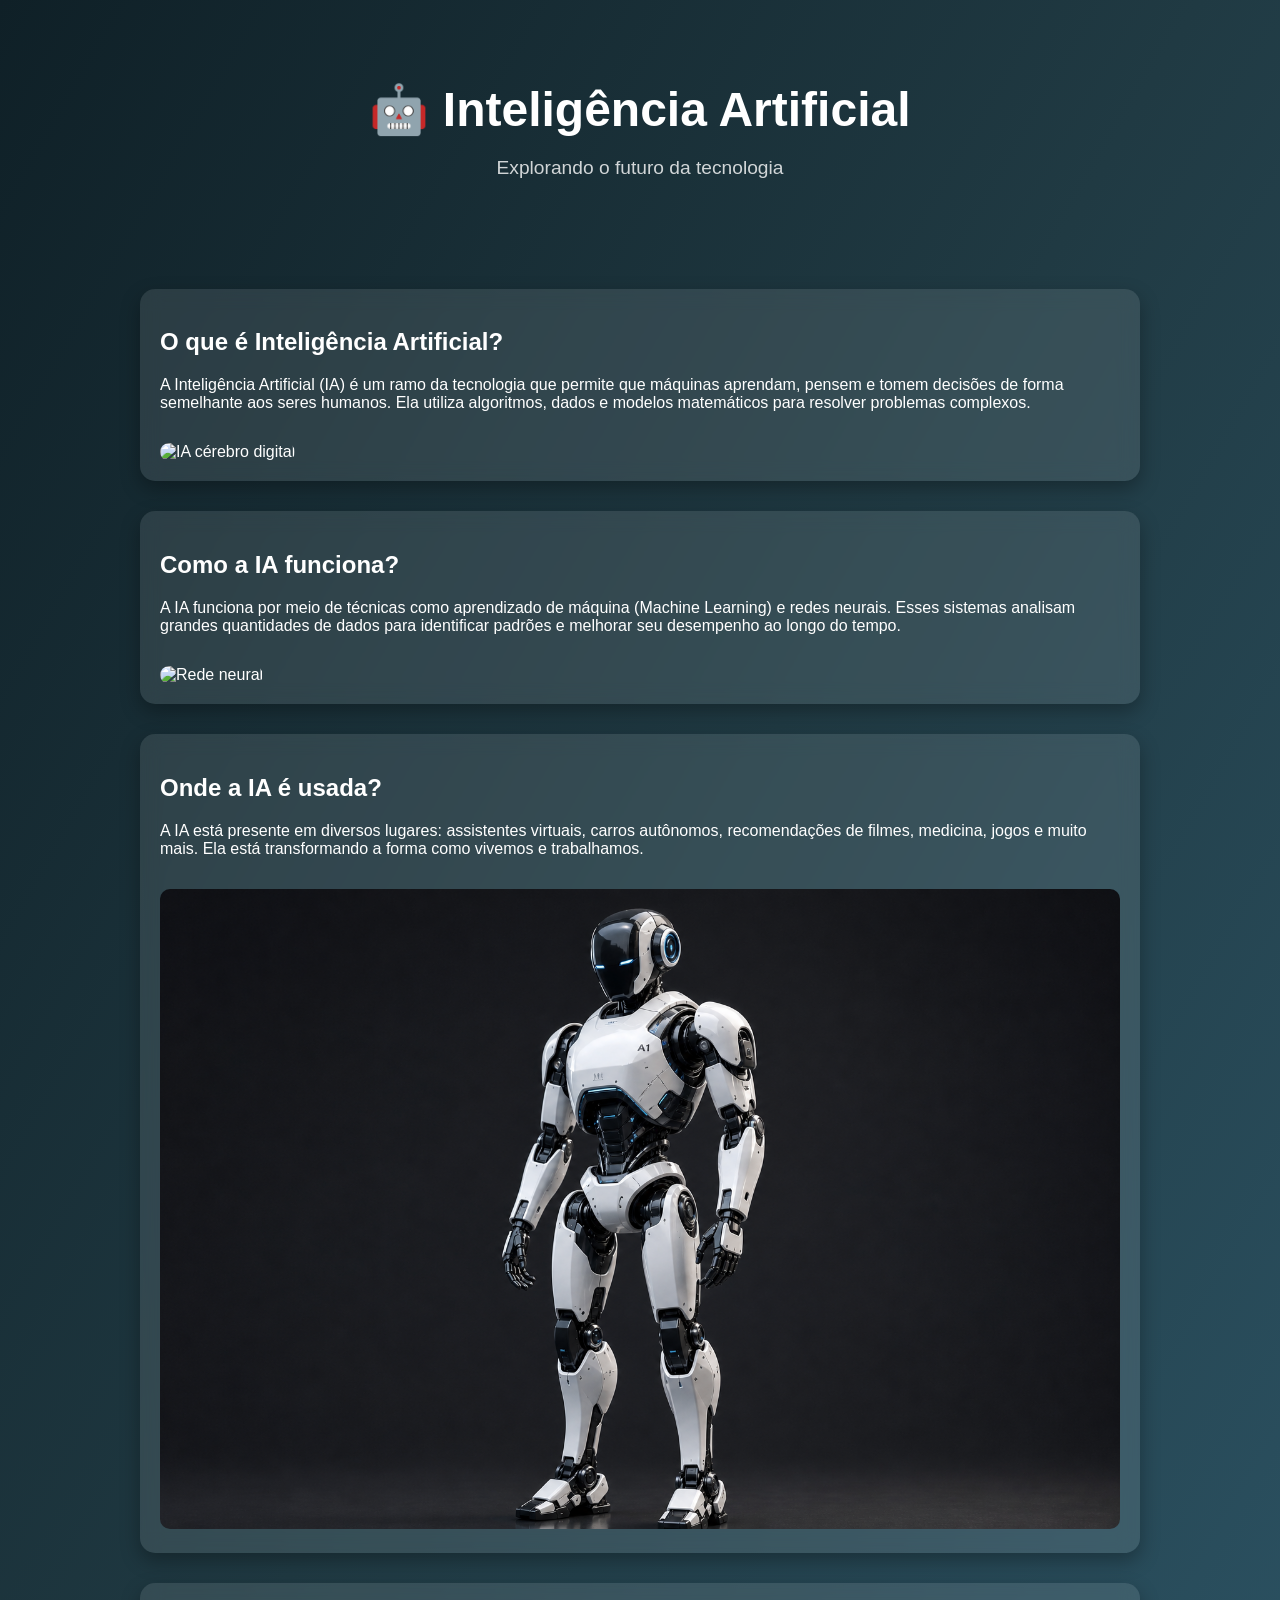
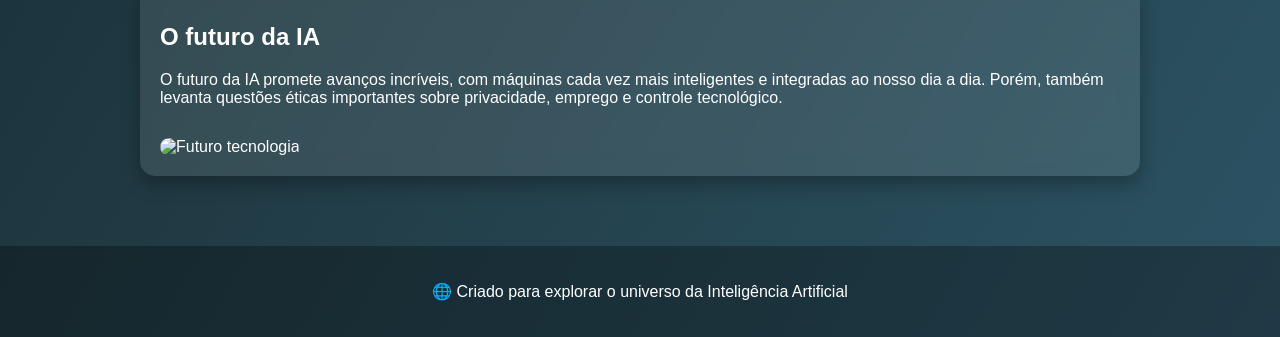
==== index.html @ c11e76f2 "inicio do projeto" ====
<!DOCTYPE html>
<html lang="pt-BR">
<head>
    <meta charset="UTF-8">
    <title>O Mundo da Inteligência Artificial</title>
    <style>
        body {
            margin: 0;
            font-family: Arial, sans-serif;
            background: linear-gradient(120deg, #0f2027, #203a43, #2c5364);
            color: white;
        }
        header {
            text-align: center;
            padding: 50px;
        }
        header h1 {
            font-size: 3em;
            margin-bottom: 10px;
        }
        header p {
            font-size: 1.2em;
            opacity: 0.8;
        }
        section {
            padding: 40px;
            max-width: 1000px;
            margin: auto;
        }
        .card {
            background: rgba(255,255,255,0.1);
            border-radius: 15px;
            padding: 20px;
            margin-bottom: 30px;
            backdrop-filter: blur(10px);
            box-shadow: 0 8px 20px rgba(0,0,0,0.3);
        }
        .card img {
            width: 100%;
            border-radius: 10px;
            margin-top: 15px;
        }
        footer {
            text-align: center;
            padding: 20px;
            background: rgba(0,0,0,0.3);
        }
    </style>
</head>
<body>

<header>
    <h1>🤖 Inteligência Artificial</h1>
    <p>Explorando o futuro da tecnologia</p>
</header>

<section>
    <div class="card">
        <h2>O que é Inteligência Artificial?</h2>
        <p>
            A Inteligência Artificial (IA) é um ramo da tecnologia que permite que máquinas aprendam,
            pensem e tomem decisões de forma semelhante aos seres humanos. Ela utiliza algoritmos,
            dados e modelos matemáticos para resolver problemas complexos.
        </p>
        <img src="https://images.unsplash.com/photo-1677442136019-21780ecad995" alt="IA cérebro digital">
    </div>

    <div class="card">
        <h2>Como a IA funciona?</h2>
        <p>
            A IA funciona por meio de técnicas como aprendizado de máquina (Machine Learning)
            e redes neurais. Esses sistemas analisam grandes quantidades de dados para identificar
            padrões e melhorar seu desempenho ao longo do tempo.
        </p>
        <img src="https://images.unsplash.com/photo-1620712943543-bcc4688e7485" alt="Rede neural">
    </div>

    <div class="card">
        <h2>Onde a IA é usada?</h2>
        <p>
            A IA está presente em diversos lugares: assistentes virtuais, carros autônomos,
            recomendações de filmes, medicina, jogos e muito mais. Ela está transformando
            a forma como vivemos e trabalhamos.
        </p>
        <img src="5d5d5c17-f5ec-4319-b55d-0adad852e6c1.png" alt="Robô moderno">
    </div>

    <div class="card">
        <h2>O futuro da IA</h2>
        <p>
            O futuro da IA promete avanços incríveis, com máquinas cada vez mais inteligentes
            e integradas ao nosso dia a dia. Porém, também levanta questões éticas importantes
            sobre privacidade, emprego e controle tecnológico.
        </p>
        <img src="https://images.unsplash.com/photo-1535378917042-10a22c95931a" alt="Futuro tecnologia">
    </div>
</section>

<footer>
    <p>🌐 Criado para explorar o universo da Inteligência Artificial</p>
</footer>

</body>
</html>
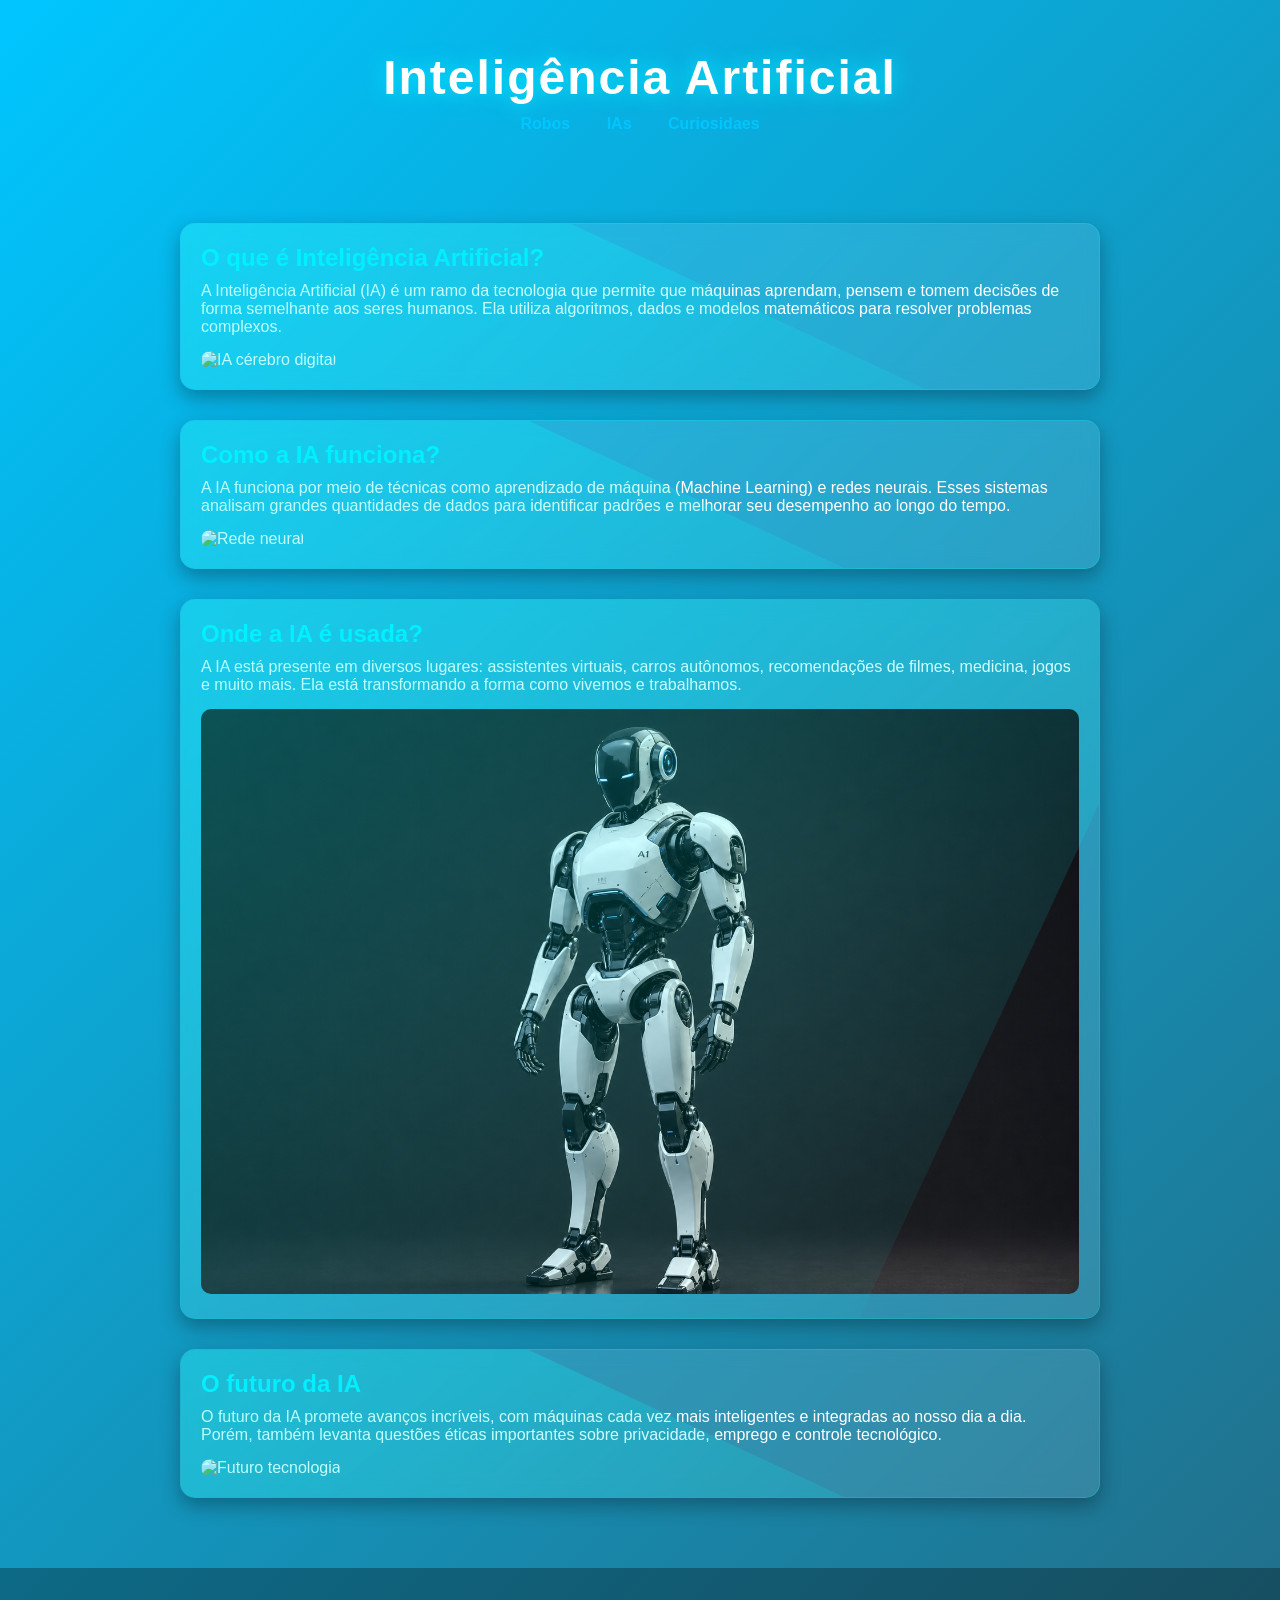
==== commit 06bfbef9: "realizei as paginas" ====
--- a/index.html
+++ b/index.html
@@ -3,55 +3,20 @@
 <head>
     <meta charset="UTF-8">
     <title>O Mundo da Inteligência Artificial</title>
-    <style>
-        body {
-            margin: 0;
-            font-family: Arial, sans-serif;
-            background: linear-gradient(120deg, #0f2027, #203a43, #2c5364);
-            color: white;
-        }
-        header {
-            text-align: center;
-            padding: 50px;
-        }
-        header h1 {
-            font-size: 3em;
-            margin-bottom: 10px;
-        }
-        header p {
-            font-size: 1.2em;
-            opacity: 0.8;
-        }
-        section {
-            padding: 40px;
-            max-width: 1000px;
-            margin: auto;
-        }
-        .card {
-            background: rgba(255,255,255,0.1);
-            border-radius: 15px;
-            padding: 20px;
-            margin-bottom: 30px;
-            backdrop-filter: blur(10px);
-            box-shadow: 0 8px 20px rgba(0,0,0,0.3);
-        }
-        .card img {
-            width: 100%;
-            border-radius: 10px;
-            margin-top: 15px;
-        }
-        footer {
-            text-align: center;
-            padding: 20px;
-            background: rgba(0,0,0,0.3);
-        }
-    </style>
+        <link rel="stylesheet" href="css/style.css">
 </head>
 <body>
 
 <header>
-    <h1>🤖 Inteligência Artificial</h1>
-    <p>Explorando o futuro da tecnologia</p>
+    <h1> Inteligência Artificial</h1>
+
+    <nav>
+    
+    <a href="robo.html">Robos</a>
+    <a href="ias.html">IAs</a>
+    <a href="curiosidades.html">Curiosidaes</a>
+    
+   </nav>
 </header>
 
 <section>
@@ -97,7 +62,7 @@
 </section>
 
 <footer>
-    <p>🌐 Criado para explorar o universo da Inteligência Artificial</p>
+   
 </footer>
 
 </body>
--- a/css/style.css
+++ b/css/style.css
@@ -0,0 +1,196 @@
+/* Reset básico */
+* {
+    margin: 0;
+    padding: 0;
+    box-sizing: border-box;
+}
+
+/* Fundo animado futurista */
+body {
+    font-family: 'Segoe UI', sans-serif;
+    background: linear-gradient(-45deg, #0f2027, #203a43, #2c5364, #00c6ff);
+    background-size: 400% 400%;
+    animation: gradientBG 10s ease infinite;
+    color: #fff;
+}
+
+/* Animação do fundo */
+@keyframes gradientBG {
+    0% { background-position: 0% 50%; }
+    50% { background-position: 100% 50%; }
+    100% { background-position: 0% 50%; }
+}
+
+/* Header estiloso */
+header {
+    text-align: center;
+    padding: 60px 20px;
+}
+
+header h1 {
+    font-size: 3em;
+    letter-spacing: 2px;
+    text-shadow: 0 0 20px #00eaff;
+}
+
+header p {
+    opacity: 0.8;
+}
+
+/* Seções */
+section {
+    max-width: 1100px;
+    margin: auto;
+    padding: 20px;
+}
+
+/* Cards futuristas */
+.card {
+    background: rgba(255, 255, 255, 0.08);
+    border: 1px solid rgba(0, 255, 255, 0.2);
+    border-radius: 15px;
+    padding: 25px;
+    margin-bottom: 30px;
+    backdrop-filter: blur(15px);
+    transition: 0.4s;
+    position: relative;
+    overflow: hidden;
+}
+
+/* Efeito brilho */
+.card::before {
+    content: "";
+    position: absolute;
+    width: 200%;
+    height: 200%;
+    background: linear-gradient(120deg, transparent, rgba(0,255,255,0.3), transparent);
+    transform: rotate(25deg);
+    top: -100%;
+    left: -100%;
+    transition: 0.5s;
+}
+
+.card:hover::before {
+    top: 100%;
+    left: 100%;
+}
+
+/* Hover do card */
+.card:hover {
+    transform: scale(1.03);
+    box-shadow: 0 0 25px rgba(0,255,255,0.4);
+}
+
+/* Imagens */
+.card img {
+    width: 100%;
+    border-radius: 10px;
+    margin-top: 15px;
+    transition: 0.4s;
+}
+
+.card img:hover {
+    transform: scale(1.05);
+}
+
+/* Títulos */
+.card h2 {
+    margin-bottom: 10px;
+    color: #00eaff;
+}
+
+/* Rodapé */
+footer {
+    text-align: center;
+    padding: 20px;
+    background: rgba(0,0,0,0.4);
+    font-size: 0.9em;
+}
+
+/* Efeito neon no texto */
+.neon {
+    color: #00eaff;
+    text-shadow: 
+        0 0 5px #00eaff,
+        0 0 10px #00eaff,
+        0 0 20px #00eaff;
+}
+ody {
+            margin: 0;
+            font-family: Arial, sans-serif;
+            background: linear-gradient(120deg, #0f2027, #203a43, #2c5364);
+            color: white;
+        }
+        header {
+            text-align: center;
+            padding: 50px;
+        }
+        header h1 {
+            font-size: 3em;
+            margin-bottom: 10px;
+        }
+        header p {
+            font-size: 1.2em;
+            opacity: 0.8;
+        }
+        section {
+            padding: 40px;
+            max-width: 1000px;
+            margin: auto;
+        }
+        .card {
+            background: rgba(255,255,255,0.1);
+            border-radius: 15px;
+            padding: 20px;
+            margin-bottom: 30px;
+            backdrop-filter: blur(10px);
+            box-shadow: 0 8px 20px rgba(0,0,0,0.3);
+        }
+        .card img {
+            width: 100%;
+            border-radius: 10px;
+            margin-top: 15px;
+        }
+        footer {
+            text-align: center;
+            padding: 20px;
+            background: rgba(0,0,0,0.3);
+        }
+        
+
+
+
+nav a{
+    text-decoration: none;/*remove o sublinhado padrão dos links*/
+    color: #00c6ff;/*defino uma cor do texto roxo*/
+    font-weight: 600;/*peso da fonte (semi negrito)*/
+    padding: 0.5rem 1rem;/*8px em cima/baixo e 16px nas laterais*/
+    border-radius: 25px;/*bordas arredondadas*/
+    transition: all 0.3s ease;/*transição suave para todas as propriedades*/
+    position: relative;/*necessário para o pseudo-elemento ::after*/
+
+}
+nav a:hover{
+    background-color: #00c6ff;
+    color: white;
+    transform: translateY(-2px);/*move 2 pixels para cima*/
+    box-shadow: 0 5px 15px rgba(118, 75, 162, 0.3);/*sombra roxa suave*/
+}
+nav a::after{/*pseudo elemento para criar a linha animada abaixo dos links*/
+    content: '';/*necessário para criar o elemento*/
+    position: absolute;/*posição em relação ao elemento*/
+    bottom: 0;/*cola na parte inferior*/
+    left: 50%;/*começa do meio*/
+    transform: translateX(-50%);/*centraliza horizontalmente*/
+    width: 0;/*começa com a largura 0*/
+    height: 2px;/*altura da linha*/
+    background-color: #00c6ff;
+    transition: width 0.3s ease;/*anima apenas a largura*/
+
+}
+
+
+nav a:hover::after{
+    width: 80%;/*expande para 80% da largura do link*/
+
+}
